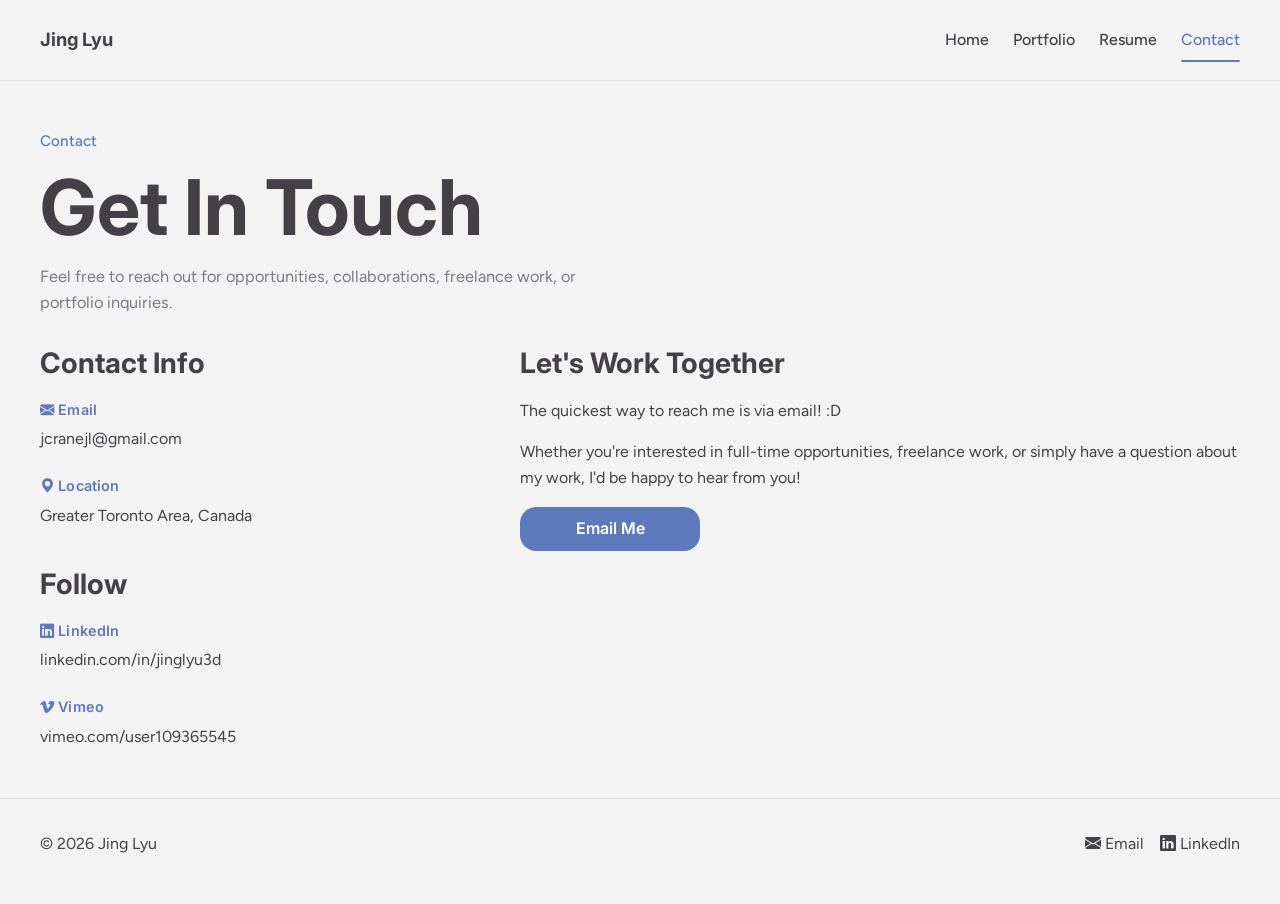
==== contact.html @ 59e9b770 "Add files via upload" ====
<!DOCTYPE html>
<html lang="en">
<head>
    <meta charset="UTF-8">
    <meta name="viewport" content="width=device-width, initial-scale=1.0">
    <title>Contact | Jing Lyu</title>

    <meta name="description" content="Portfolio of Jing Lyu, 3D Character Artist specializing in stylized and realistic characters, creatures, and production-ready assets.">

    <link rel="preconnect" href="https://fonts.googleapis.com">
    <link rel="preconnect" href="https://fonts.gstatic.com" crossorigin>
    <link href="https://fonts.googleapis.com/css2?family=Figtree:wght@400;500;600&family=Inter:wght@400;500;600;700;800&display=swap" rel="stylesheet">

    <link rel="stylesheet" href="assets/css/style.css">
    <!-- icon -->
    <link rel="stylesheet" href="https://cdn.jsdelivr.net/npm/bootstrap-icons@1.13.1/font/bootstrap-icons.min.css">
    <script src="assets/js/main.js" defer></script>
</head>
<body>
    <header class="site-header">
        <div class="container header-inner">
            <a class="site-logo" href="index.html">Jing Lyu</a>

            <button class="menu-toggle" aria-label="Open navigation menu" aria-expanded="false">
                ☰
            </button>

            <nav class="site-nav">
                <a href="index.html">Home</a>
                <a href="portfolio.html">Portfolio</a>
                <a href="resume.html">Resume</a>
                <a href="contact.html" class="active">Contact</a>
            </nav>
        </div>
    </header>

    <main>
        <section class="section contact-section">
            <div class="container">
                <p class="eyebrow">Contact</p>
                <h1>Get In Touch</h1>

                <p class="page-intro">
                    Feel free to reach out for opportunities, collaborations, freelance work, or portfolio inquiries.
                </p>

                <div class="contact-layout">

                    <div class="contact-left">

                        <section class="contact-block">
                            <h2>Contact Info</h2>

                            <div class="contact-list">

                                <div class="contact-item">
                                    <span class="contact-label">
                                        <i class="bi bi-envelope-fill"></i> Email
                                    </span>

                                    <a href="mailto:jcranejl@gmail.com">
                                        jcranejl@gmail.com
                                    </a>
                                </div>

                                <div class="contact-item">
                                    <span class="contact-label">
                                        <i class="bi bi-geo-alt-fill"></i> Location
                                    </span>

                                    <p>Greater Toronto Area, Canada</p>
                                </div>

                            </div>
                        </section>


                        <section class="contact-block">
                            <h2>Follow</h2>

                            <div class="contact-list">

                                <div class="contact-item">
                                    <span class="contact-label">
                                        <i class="bi bi-linkedin"></i> LinkedIn
                                    </span>

                                    <a href="https://www.linkedin.com/in/jinglyu3d/" target="_blank">
                                        linkedin.com/in/jinglyu3d
                                    </a>
                                </div>

                                <div class="contact-item">
                                    <span class="contact-label">
                                        <i class="bi bi-vimeo"></i> Vimeo
                                    </span>

                                    <a href="https://vimeo.com/user109365545" target="_blank">
                                        vimeo.com/user109365545
                                    </a>
                                </div>

                            </div>
                        </section>

                    </div>


                    <div class="contact-right">

                        <section class="contact-block">

                            <h2>Let's Work Together</h2>

                            <p>
                                The quickest way to reach me is via email! :D
                            </p>

                            <p>
                                Whether you're interested in full-time opportunities,
                                freelance work, or simply have a question about my work,
                                I'd be happy to hear from you!
                            </p>

                            <a class="btn btn-primary"
                            href="mailto:jcranejl@gmail.com?subject=Portfolio%20Inquiry">
                                Email Me
                            </a>

                        </section>

                    </div>

                </div>
            </div>
        </section>
    </main>

    <footer class="site-footer">
        <div class="container footer-inner">
            <p>© 2026 Jing Lyu</p>
            <div class="footer-links">
                <a href="mailto:jcranejl@gmail.com"><i class="bi bi-envelope-fill"></i> Email</a>
                <a href="https://www.linkedin.com/in/jinglyu3d/" target="_blank" rel="noopener noreferrer"><i class="bi bi-linkedin"></i> LinkedIn</a>
            </div>
        </div>
    </footer>
</body>
</html>
---- assets/css/style.css ----
:root {
    --bg: #f3f3f3;
    --surface: #ffffff;
    --text: #434145;
    --muted: #7a7b84;
    --primary: #5f79bd;
    --border: #d7d7d7;
    --shadow: 0 10px 30px rgba(0, 0, 0, 0.05);
    --radius: 20px;
    --container: 1200px;
}

* {
    box-sizing: border-box;
}

html {
    scroll-behavior: smooth;
}

body {
    margin: 0;
    background: var(--bg);
    color: var(--text);
    font-family: "Figtree", Arial, sans-serif;
    line-height: 1.6;
}

img {
    max-width: 100%;
    display: block;
}

a {
    color: inherit;
    text-decoration: none;
}

iframe {
    width: 100%;
    display: block;
}

.container {
    width: min(100% - 2rem, var(--container));
    margin: 0 auto;
}

.section {
    padding: 3rem 0;
}

.eyebrow {
    margin: 0 0 0.8rem;
    color: var(--primary);
    font-size: 0.95rem;
    font-weight: 500;
}

h1, h2, h3, h4 {
    margin-top: 0;
    font-family: "Inter", Arial, sans-serif;
    line-height: 1.1;
}

h1 {
    font-size: clamp(2.8rem, 6vw, 5rem);
    margin-bottom: 0.8rem;
}

h2 {
    font-size: clamp(1.8rem, 3vw, 2.8rem);
    margin-bottom: 1rem;
}

p {
    margin-top: 0;
}

.site-header {
    position: sticky;
    top: 0;
    z-index: 100;
    background: rgba(243, 243, 243, 0.95);
    backdrop-filter: blur(10px);
    border-bottom: 1px solid rgba(0, 0, 0, 0.06);
}

.header-inner {
    display: flex;
    align-items: center;
    justify-content: space-between;
    min-height: 80px;
    gap: 1rem;
}

.site-logo {
    font-family: "Inter", Arial, sans-serif;
    font-size: 1.15rem;
    font-weight: 700;
}

.site-nav {
    display: flex;
    gap: 1.5rem;
}

.site-nav a {
    position: relative;
    font-weight: 500;
    color: var(--text);
    padding: 0.2rem 0;
    transition: color 0.2s ease;
}

.site-nav a:hover,
.site-nav a:focus {
    color: var(--primary);
}

.site-nav a.active {
    color: var(--primary);
}

.site-nav a.active::after {
    content: "";
    position: absolute;
    left: 0;
    bottom: -0.35rem;
    width: 100%;
    height: 2px;
    background: var(--primary);
    border-radius: 999px;
}

.menu-toggle {
    display: none;
    background: none;
    border: none;
    font-size: 1.6rem;
    cursor: pointer;
}

.hero-grid {
    display: grid;
    grid-template-columns: 0.9fr 1.1fr;
    gap: 2.5rem;
    align-items: center;
}

.hero h2 {
    color: var(--primary);
    font-weight: 500;
    margin-bottom: 1rem;
}

.hero-intro {
    max-width: 46ch;
    font-size: 1.02rem;
    color: var(--muted);
}

.hero-actions {
    display: flex;
    flex-wrap: wrap;
    gap: 0.9rem;
    margin-top: 1.6rem;
}

.hero-featured-art {
    position: relative;
    overflow: hidden;
    width: 100%;
    aspect-ratio: 16 / 9;
    border-radius: 28px;
    border: 1px solid var(--border);
    background: #e6e6e6;
    box-shadow: var(--shadow);
}

.hero-featured-art img {
    width: 100%;
    height: 100%;
    object-fit: cover;
    object-position: center center;
    display: block;
}

.compact-heading {
    margin-bottom: 1.4rem;
}

.reel-section {
    padding-top: 1rem;
    padding-bottom: 2rem;
}

.featured-projects-section {
    padding-top: 1.5rem;
}

.btn {
    display: inline-flex;
    align-items: center;
    justify-content: center;
    min-width: 180px;
    padding: 0.6rem 1.4rem;
    border-radius: 16px;
    font-family: "Inter", Arial, sans-serif;
    font-weight: 600;
    transition: 0.25s ease;
}

.btn-primary {
    background: var(--primary);
    color: white;
}

.btn-primary:hover,
.btn-primary:focus {
    transform: translateY(-2px);
}

.btn-secondary {
    border: 1px solid #9a9a9a;
    background: transparent;
}

.btn-secondary:hover,
.btn-secondary:focus {
    background: white;
}

.section-heading {
    margin-bottom: 2rem;
    max-width: 60ch;
}

.video-wrapper {
    overflow: hidden;
    border-radius: 24px;
    box-shadow: var(--shadow);
    aspect-ratio: 16 / 9;
    background: #d9d9d9;
}

.video-wrapper iframe {
    width: 100%;
    height: 100%;
}

.project-grid {
    display: grid;
    grid-template-columns: repeat(3, 1fr);
    gap: 1.5rem;
}

.project-image {
    aspect-ratio: 4 / 3;
    background: linear-gradient(135deg, #cfd6e8, #aebbd9);
}

.project-card {
    background: var(--surface);
    border: 1px solid var(--border);
    border-radius: var(--radius);
    box-shadow: var(--shadow);
    overflow: hidden;
}

.project-card-content {
    padding: 1.4rem;
}

.project-category {
    color: var(--primary);
    font-size: 0.95rem;
    font-weight: 600;
    margin-bottom: 0.6rem;
}

.text-link {
    display: inline-block;
    margin-top: 0.8rem;
    font-weight: 600;
    color: var(--primary);
}

.site-footer {
    padding: 2rem 0;
    border-top: 1px solid rgba(0, 0, 0, 0.08);
}

.footer-inner {
    display: flex;
    justify-content: space-between;
    gap: 1rem;
    flex-wrap: wrap;
}

.footer-links {
    display: flex;
    gap: 1rem;
    flex-wrap: wrap;
}

/* extra for portfolio */

.page-intro {
    max-width: 60ch;
    color: var(--muted);
    font-size: 1.02rem;
}

.filter-bar {
    display: flex;
    flex-wrap: wrap;
    gap: 0.75rem;
    margin-top: 1.5rem;
}

.filter-btn {
    padding: 0.65rem 1.1rem;
    border: 1px solid var(--border);
    border-radius: 999px;
    background: var(--surface);
    color: var(--text);
    font-family: "Inter", Arial, sans-serif;
    font-size: 0.95rem;
    font-weight: 600;
    cursor: pointer;
    transition: 0.2s ease;
}

.filter-btn:hover,
.filter-btn:focus {
    color: var(--primary);
    border-color: var(--primary);
}

.filter-btn.active {
    background: var(--primary);
    color: white;
    border-color: var(--primary);
}

.portfolio-list-section {
    padding-top: 1rem;
}

.project-card-link {
    display: block;
    height: 100%;
}

.project-image img {
    width: 100%;
    height: 100%;
    object-fit: cover;
    object-position: center;
}

.project-meta {
    margin-top: 0.8rem;
    color: var(--muted);
    font-size: 0.95rem;
}

.portfolio-grid .project-card {
    transition: transform 0.2s ease, box-shadow 0.2s ease;
}

.portfolio-grid .project-card:hover,
.portfolio-grid .project-card:focus-within {
    transform: translateY(-4px);
    box-shadow: 0 14px 32px rgba(0, 0, 0, 0.08);
}

.project-detail-intro {
    max-width: 1400px;
}

.project-detail-cover {
    overflow: hidden;
    margin-top: 2rem;
    border-radius: 28px;
    border: 1px solid var(--border);
    background: var(--surface);
    box-shadow: var(--shadow);
    aspect-ratio: 16 / 9;
}

.project-detail-cover img {
    width: 100%;
    height: 100%;
    object-fit: cover;
    object-position: center;
}

.breakdown-gallery {
    display: grid;
    gap: 2rem;
}

.breakdown-item {
    margin: 0;
    background: var(--surface);
    border: 1px solid var(--border);
    border-radius: 24px;
    box-shadow: var(--shadow);
    overflow: hidden;
}

.breakdown-item img {
    width: 100%;
    height: auto;
    display: block;
}

.project-detail-actions {
    margin-top: 2rem;
}

/* contact */

.contact-section .page-intro {
    max-width: 58ch;
}

.contact-layout {
    display: grid;
    grid-template-columns: 0.75fr 1.25fr;
    gap: 3rem;
    align-items: start;
    margin-top: 2rem;
}

.contact-left {
    display: grid;
    gap: 2.5rem;
}

.contact-right {
    display: block;
}

.contact-block h2 {
    margin-bottom: 1.2rem;
    font-size: clamp(1.6rem, 2.2vw, 2.1rem);
}

.contact-list {
    display: grid;
    gap: 1.4rem;
}

.contact-item {
    display: grid;
    gap: 0.35rem;
}

.contact-label {
    font-family: "Inter", Arial, sans-serif;
    font-size: 0.9rem;
    font-weight: 600;
    color: var(--primary);
    letter-spacing: 0.01em;
}

.contact-item p,
.contact-item a {
    margin: 0;
    color: var(--text);
    word-break: break-word;
}

.contact-item a:hover,
.contact-item a:focus {
    color: var(--primary);
}

.minimal-form {
    display: grid;
    gap: 1rem;
    max-width: 100%;
}

.form-group {
    display: grid;
    gap: 0.45rem;
}

.form-group label {
    font-weight: 600;
    font-family: "Inter", Arial, sans-serif;
    font-size: 0.95rem;
}

.form-group input,
.form-group textarea {
    width: 100%;
    padding: 0.6rem 1.4rem;
    border: 1px solid var(--border);
    border-radius: 14px;
    background: rgba(255, 255, 255, 0.65);
    color: var(--text);
    font: inherit;
    transition: border-color 0.2s ease, background 0.2s ease, box-shadow 0.2s ease;
}

.form-group input:focus,
.form-group textarea:focus {
    outline: none;
    background: #ffffff;
    border-color: var(--primary);
    box-shadow: 0 0 0 3px rgba(95, 121, 189, 0.12);
}

.form-group textarea {
    min-height: 180px;
    resize: vertical;
}

.form-submit {
    width: auto;
    min-width: 180px;
    margin-top: 0.4rem;
}

.flash-message {
    margin: 1.5rem 0 0;
    padding: 1rem 1.2rem;
    background: var(--surface);
    border: 1px solid var(--border);
    border-radius: 18px;
    box-shadow: var(--shadow);
}

.flash-message p {
    margin: 0;
    color: var(--primary);
    font-weight: 600;
}

/* resume */

.resume-section .page-intro {
    max-width: 58ch;
}

.resume-actions {
    margin: 1.5rem 0 2rem;
}

.resume-preview {
    overflow: hidden;
    border: 1px solid var(--border);
    border-radius: 24px;
    background: var(--surface);
    box-shadow: var(--shadow);
    min-height: 1000px;
}

.resume-preview iframe {
    width: 100%;
    height: 1155px;
    border: none;
    display: block;
}

/* ================================================== */

@media (max-width: 900px) {
    .hero-grid,
    .project-grid {
        grid-template-columns: 1fr;
    }

    .contact-layout {
        grid-template-columns: 1fr;
        gap: 2rem;
    }

    .contact-left {
        gap: 2rem;
    }
    
}

@media (max-width: 768px) {
    .menu-toggle {
        display: block;
    }

    .site-nav {
        position: absolute;
        top: 80px;
        right: 1rem;
        left: 1rem;
        display: none;
        flex-direction: column;
        padding: 1rem;
        background: white;
        border: 1px solid var(--border);
        border-radius: 16px;
        box-shadow: var(--shadow);
    }

    .site-nav.show {
        display: flex;
    }

    .hero-actions {
        flex-direction: column;
        align-items: stretch;
    }

    .btn {
        width: 100%;
    }

    .filter-bar {
        gap: 0.6rem;
    }

    .filter-btn {
        width: auto;
    }

    .resume-preview {
        min-height: 700px;
    }

    .resume-preview iframe {
        height: 700px;
    }
}
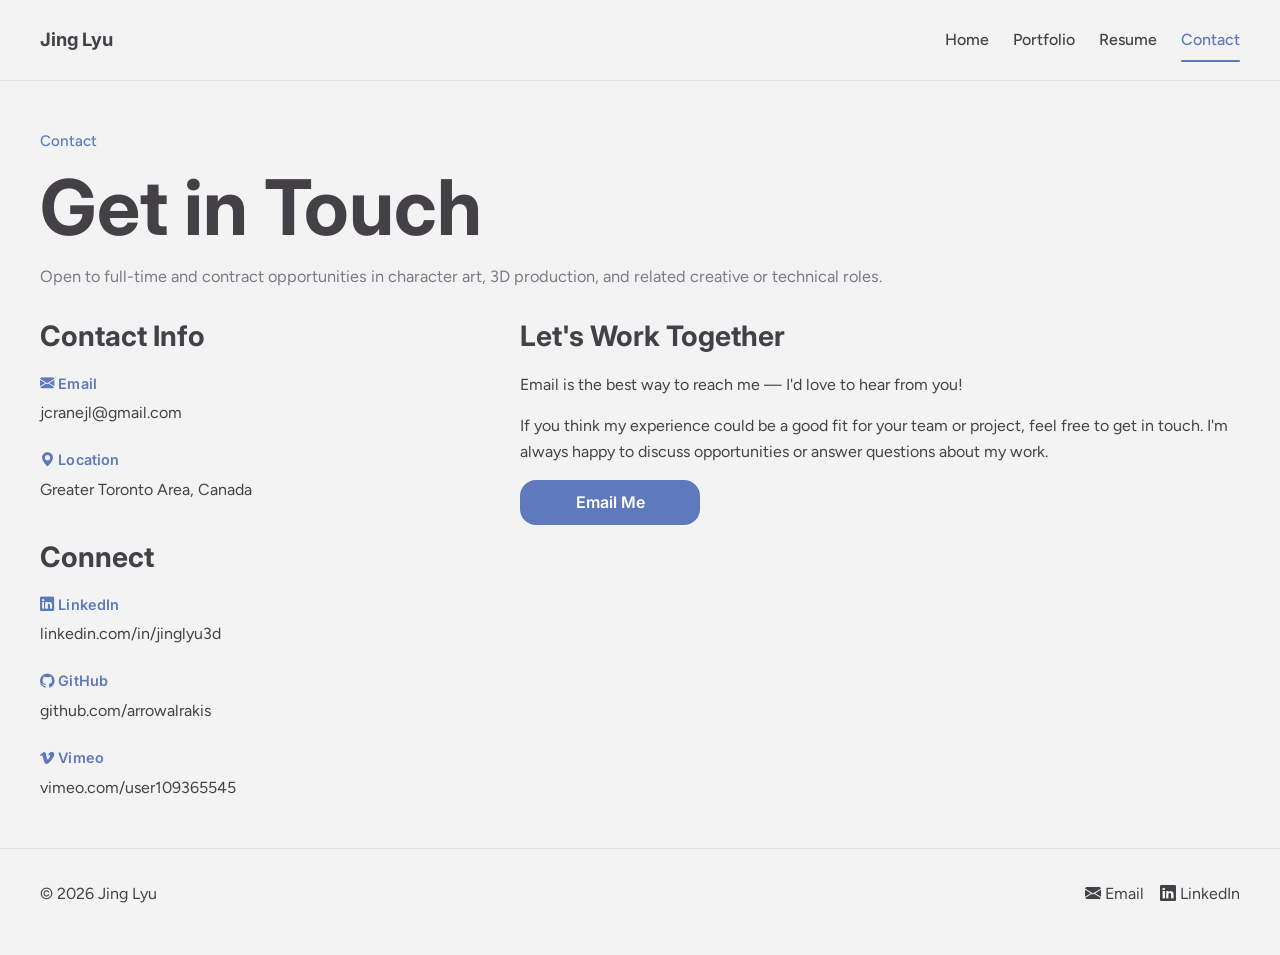
==== commit 59c9cc6f: "Add files via upload added github" ====
--- a/contact.html
+++ b/contact.html
@@ -3,6 +3,7 @@
 <head>
     <meta charset="UTF-8">
     <meta name="viewport" content="width=device-width, initial-scale=1.0">
+    <meta name="robots" content="noindex, nofollow, noarchive, nosnippet, noimageindex">
     <title>Contact | Jing Lyu</title>
 
     <meta name="description" content="Portfolio of Jing Lyu, 3D Character Artist specializing in stylized and realistic characters, creatures, and production-ready assets.">
@@ -38,10 +39,10 @@
         <section class="section contact-section">
             <div class="container">
                 <p class="eyebrow">Contact</p>
-                <h1>Get In Touch</h1>
+                <h1>Get in Touch</h1>
 
                 <p class="page-intro">
-                    Feel free to reach out for opportunities, collaborations, freelance work, or portfolio inquiries.
+                    Open to full-time and contract opportunities in character art, 3D production, and related creative or technical roles.
                 </p>
 
                 <div class="contact-layout">
@@ -76,7 +77,7 @@
 
 
                         <section class="contact-block">
-                            <h2>Follow</h2>
+                            <h2>Connect</h2>
 
                             <div class="contact-list">
 
@@ -85,8 +86,18 @@
                                         <i class="bi bi-linkedin"></i> LinkedIn
                                     </span>
 
-                                    <a href="https://www.linkedin.com/in/jinglyu3d/" target="_blank">
+                                    <a href="https://www.linkedin.com/in/jinglyu3d/" target="_blank" rel="noopener noreferrer">
                                         linkedin.com/in/jinglyu3d
+                                    </a>
+                                </div>
+
+                                <div class="contact-item">
+                                    <span class="contact-label">
+                                        <i class="bi bi-github"></i> GitHub
+                                    </span>
+
+                                    <a href="https://github.com/ArrowAlrakis" target="_blank" rel="noopener noreferrer">
+                                        github.com/arrowalrakis
                                     </a>
                                 </div>
 
@@ -95,7 +106,7 @@
                                         <i class="bi bi-vimeo"></i> Vimeo
                                     </span>
 
-                                    <a href="https://vimeo.com/user109365545" target="_blank">
+                                    <a href="https://vimeo.com/user109365545" target="_blank" rel="noopener noreferrer">
                                         vimeo.com/user109365545
                                     </a>
                                 </div>
@@ -113,13 +124,11 @@
                             <h2>Let's Work Together</h2>
 
                             <p>
-                                The quickest way to reach me is via email! :D
+                                Email is the best way to reach me — I'd love to hear from you!
                             </p>
 
                             <p>
-                                Whether you're interested in full-time opportunities,
-                                freelance work, or simply have a question about my work,
-                                I'd be happy to hear from you!
+                                If you think my experience could be a good fit for your team or project, feel free to get in touch. I'm always happy to discuss opportunities or answer questions about my work.
                             </p>
 
                             <a class="btn btn-primary"
--- a/assets/css/style.css
+++ b/assets/css/style.css
@@ -424,7 +424,7 @@
 /* contact */
 
 .contact-section .page-intro {
-    max-width: 58ch;
+    max-width: none;
 }
 
 .contact-layout {
@@ -568,6 +568,69 @@
     display: block;
 }
 
+
+/* Image lightbox */
+
+.lightbox-trigger {
+    cursor: zoom-in;
+}
+
+.lightbox {
+    position: fixed;
+    inset: 0;
+    z-index: 1000;
+    display: none;
+    align-items: center;
+    justify-content: center;
+    padding: 4rem 2rem 2rem;
+    background: rgba(15, 15, 18, 0.94);
+    backdrop-filter: blur(6px);
+}
+
+.lightbox.show {
+    display: flex;
+}
+
+.lightbox-content {
+    display: block;
+    width: auto;
+    height: auto;
+    max-width: min(94vw, 1800px);
+    max-height: 88vh;
+    object-fit: contain;
+    border-radius: 8px;
+    box-shadow: 0 20px 70px rgba(0, 0, 0, 0.45);
+}
+
+.lightbox-close {
+    position: fixed;
+    top: 1.25rem;
+    right: 1.5rem;
+    z-index: 1001;
+    width: 48px;
+    height: 48px;
+    padding: 0;
+    border: 1px solid rgba(255, 255, 255, 0.35);
+    border-radius: 50%;
+    background: rgba(0, 0, 0, 0.35);
+    color: #ffffff;
+    font-family: Arial, sans-serif;
+    font-size: 2rem;
+    line-height: 1;
+    cursor: pointer;
+    transition: background 0.2s ease, transform 0.2s ease;
+}
+
+.lightbox-close:hover,
+.lightbox-close:focus {
+    background: rgba(255, 255, 255, 0.18);
+    transform: scale(1.05);
+    outline: none;
+}
+
+body.lightbox-open {
+    overflow: hidden;
+}
 /* ================================================== */
 
 @media (max-width: 900px) {
@@ -634,4 +697,18 @@
     .resume-preview iframe {
         height: 700px;
     }
+
+    .lightbox {
+        padding: 4.5rem 0.75rem 1rem;
+    }
+
+    .lightbox-content {
+        max-width: 100%;
+        max-height: 82vh;
+    }
+
+    .lightbox-close {
+        top: 0.75rem;
+        right: 0.75rem;
+    }
 }
